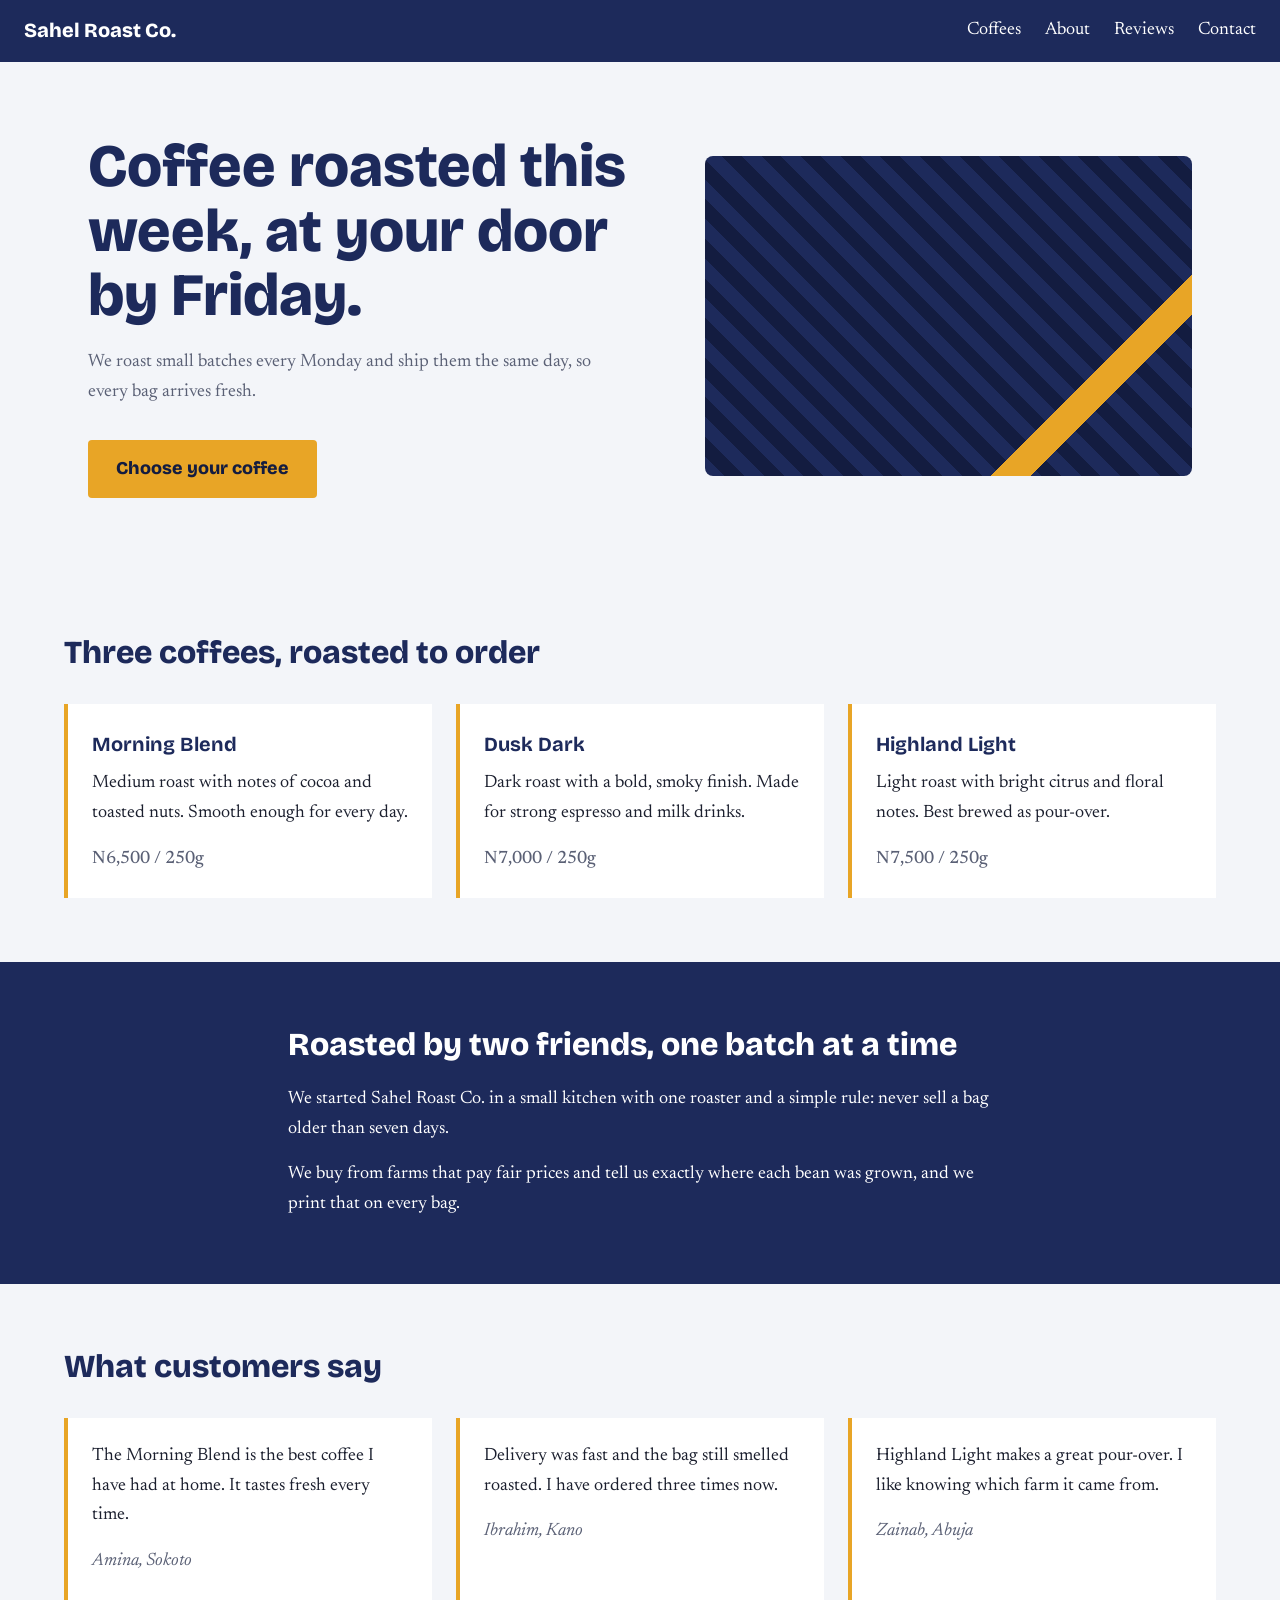
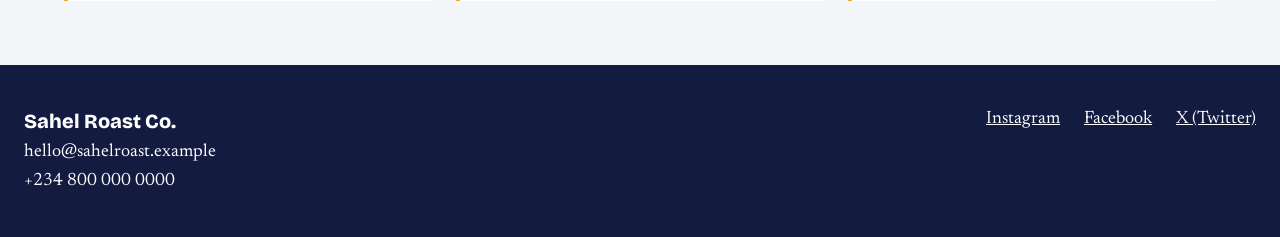
==== index.html @ f0cd8996 "Add files via upload" ====
<!DOCTYPE html>
<html lang="en">
<head>
  <meta charset="UTF-8">
  <meta name="viewport" content="width=device-width, initial-scale=1">
  <title>Sahel Roast Co. | Small-batch coffee</title>
  <meta name="description" content="Small-batch coffee, roasted fresh every week and delivered to your door.">
  <link rel="preconnect" href="https://fonts.googleapis.com">
  <link rel="preconnect" href="https://fonts.gstatic.com" crossorigin>
  <link href="https://fonts.googleapis.com/css2?family=Bricolage+Grotesque:wght@600;800&family=Newsreader:wght@400;500&display=swap" rel="stylesheet">
  <link rel="stylesheet" href="style.css">
</head>
<body>

  <header class="nav">
    <a class="brand" href="#top">Sahel Roast Co.</a>
    <nav aria-label="Main">
      <ul>
        <li><a href="#coffees">Coffees</a></li>
        <li><a href="#about">About</a></li>
        <li><a href="#reviews">Reviews</a></li>
        <li><a href="#contact">Contact</a></li>
      </ul>
    </nav>
  </header>

  <main id="top">
    <section class="hero">
      <div class="hero-text">
        <h1>Coffee roasted this week, at your door by Friday.</h1>
        <p class="lead">We roast small batches every Monday and ship them the same day, so every bag arrives fresh.</p>
        <a class="btn" href="#coffees">Choose your coffee</a>
      </div>
      <div class="hero-art" aria-hidden="true"></div>
    </section>

    <section class="section" id="coffees">
      <h2>Three coffees, roasted to order</h2>
      <div class="grid">
        <article class="card">
          <h3>Morning Blend</h3>
          <p>Medium roast with notes of cocoa and toasted nuts. Smooth enough for every day.</p>
          <p class="price">N6,500 / 250g</p>
        </article>
        <article class="card">
          <h3>Dusk Dark</h3>
          <p>Dark roast with a bold, smoky finish. Made for strong espresso and milk drinks.</p>
          <p class="price">N7,000 / 250g</p>
        </article>
        <article class="card">
          <h3>Highland Light</h3>
          <p>Light roast with bright citrus and floral notes. Best brewed as pour-over.</p>
          <p class="price">N7,500 / 250g</p>
        </article>
      </div>
    </section>

    <section class="section alt" id="about">
      <div class="about">
        <h2>Roasted by two friends, one batch at a time</h2>
        <p>We started Sahel Roast Co. in a small kitchen with one roaster and a simple rule: never sell a bag older than seven days.</p>
        <p>We buy from farms that pay fair prices and tell us exactly where each bean was grown, and we print that on every bag.</p>
      </div>
    </section>

    <section class="section" id="reviews">
      <h2>What customers say</h2>
      <div class="grid">
        <blockquote class="card">
          <p>The Morning Blend is the best coffee I have had at home. It tastes fresh every time.</p>
          <footer>Amina, Sokoto</footer>
        </blockquote>
        <blockquote class="card">
          <p>Delivery was fast and the bag still smelled roasted. I have ordered three times now.</p>
          <footer>Ibrahim, Kano</footer>
        </blockquote>
        <blockquote class="card">
          <p>Highland Light makes a great pour-over. I like knowing which farm it came from.</p>
          <footer>Zainab, Abuja</footer>
        </blockquote>
      </div>
    </section>
  </main>

  <footer class="footer" id="contact">
    <div>
      <p class="brand">Sahel Roast Co.</p>
      <p>hello@sahelroast.example</p>
      <p>+234 800 000 0000</p>
    </div>
    <ul>
      <li><a href="#">Instagram</a></li>
      <li><a href="#">Facebook</a></li>
      <li><a href="#">X (Twitter)</a></li>
    </ul>
  </footer>

</body>
</html>
---- style.css ----
:root {
  --indigo: #1d2a5b;
  --indigo-dark: #131c40;
  --saffron: #e8a526;
  --paper: #f3f5f9;
  --white: #ffffff;
  --ink: #1b1f2e;
  --muted: #5a6075;
}

*, *::before, *::after { box-sizing: border-box; margin: 0; padding: 0; }

html { scroll-behavior: smooth; scroll-padding-top: 4.5rem; }

body {
  font-family: "Newsreader", Georgia, serif;
  font-size: 1.125rem;
  line-height: 1.65;
  color: var(--ink);
  background: var(--paper);
}

h1, h2, h3, .brand, .btn {
  font-family: "Bricolage Grotesque", "Segoe UI", Arial, sans-serif;
}

a { color: inherit; }
ul { list-style: none; }

/* Navigation */
.nav {
  position: sticky;
  top: 0;
  z-index: 10;
  display: flex;
  flex-wrap: wrap;
  align-items: center;
  justify-content: space-between;
  gap: 0.5rem 1.5rem;
  padding: 0.9rem 1.5rem;
  background: var(--indigo);
  color: var(--white);
}
.brand { font-weight: 800; font-size: 1.25rem; text-decoration: none; }
.nav ul { display: flex; flex-wrap: wrap; gap: 0.25rem 1.5rem; }
.nav a { text-decoration: none; }
.nav li a:hover, .nav li a:focus-visible { color: var(--saffron); }

/* Hero */
.hero {
  display: grid;
  grid-template-columns: 1.2fr 1fr;
  gap: 2rem;
  align-items: center;
  max-width: 72rem;
  margin: 0 auto;
  padding: 4.5rem 1.5rem;
}
.hero h1 {
  font-size: clamp(2.25rem, 5vw, 3.75rem);
  line-height: 1.08;
  font-weight: 800;
  color: var(--indigo);
  margin-bottom: 1.25rem;
}
.lead { max-width: 34rem; color: var(--muted); margin-bottom: 2rem; }
.btn {
  display: inline-block;
  padding: 0.9rem 1.75rem;
  background: var(--saffron);
  color: var(--indigo-dark);
  font-weight: 800;
  text-decoration: none;
  border-radius: 0.25rem;
}
.btn:hover { background: #f1b83f; }
.btn:focus-visible, a:focus-visible { outline: 3px solid var(--saffron); outline-offset: 3px; }

.hero-art {
  min-height: 20rem;
  border-radius: 0.5rem;
  background:
    linear-gradient(135deg, transparent 75%, var(--saffron) 75% 80%, transparent 80%),
    repeating-linear-gradient(45deg, var(--indigo) 0 14px, var(--indigo-dark) 14px 28px);
}

/* Sections */
.section { padding: 4rem 1.5rem; }
.section > h2, .about h2 {
  max-width: 72rem;
  margin: 0 auto 2rem;
  font-size: 2rem;
  line-height: 1.2;
  font-weight: 800;
  color: var(--indigo);
}
.alt { background: var(--indigo); }
.about { max-width: 44rem; margin: 0 auto; color: var(--white); }
.about h2 { color: var(--white); margin: 0 0 1.25rem; }
.about p + p { margin-top: 1rem; }

.grid {
  display: grid;
  grid-template-columns: repeat(auto-fit, minmax(16rem, 1fr));
  gap: 1.5rem;
  max-width: 72rem;
  margin: 0 auto;
}
.card {
  padding: 1.5rem;
  background: var(--white);
  border-left: 4px solid var(--saffron);
}
.card h3 { font-size: 1.25rem; margin-bottom: 0.5rem; color: var(--indigo); }
.price { margin-top: 1rem; font-weight: 500; color: var(--muted); }
blockquote footer { margin-top: 1rem; color: var(--muted); font-style: italic; }

/* Footer */
.footer {
  display: flex;
  flex-wrap: wrap;
  justify-content: space-between;
  gap: 1.5rem;
  padding: 2.5rem 1.5rem;
  background: var(--indigo-dark);
  color: var(--white);
}
.footer ul { display: flex; flex-wrap: wrap; gap: 0.5rem 1.5rem; }

/* Mobile */
@media (max-width: 760px) {
  .hero { grid-template-columns: 1fr; padding: 3rem 1.25rem; }
  .hero-art { min-height: 10rem; order: -1; }
  .section { padding: 3rem 1.25rem; }
}
@media (prefers-reduced-motion: reduce) {
  html { scroll-behavior: auto; }
}
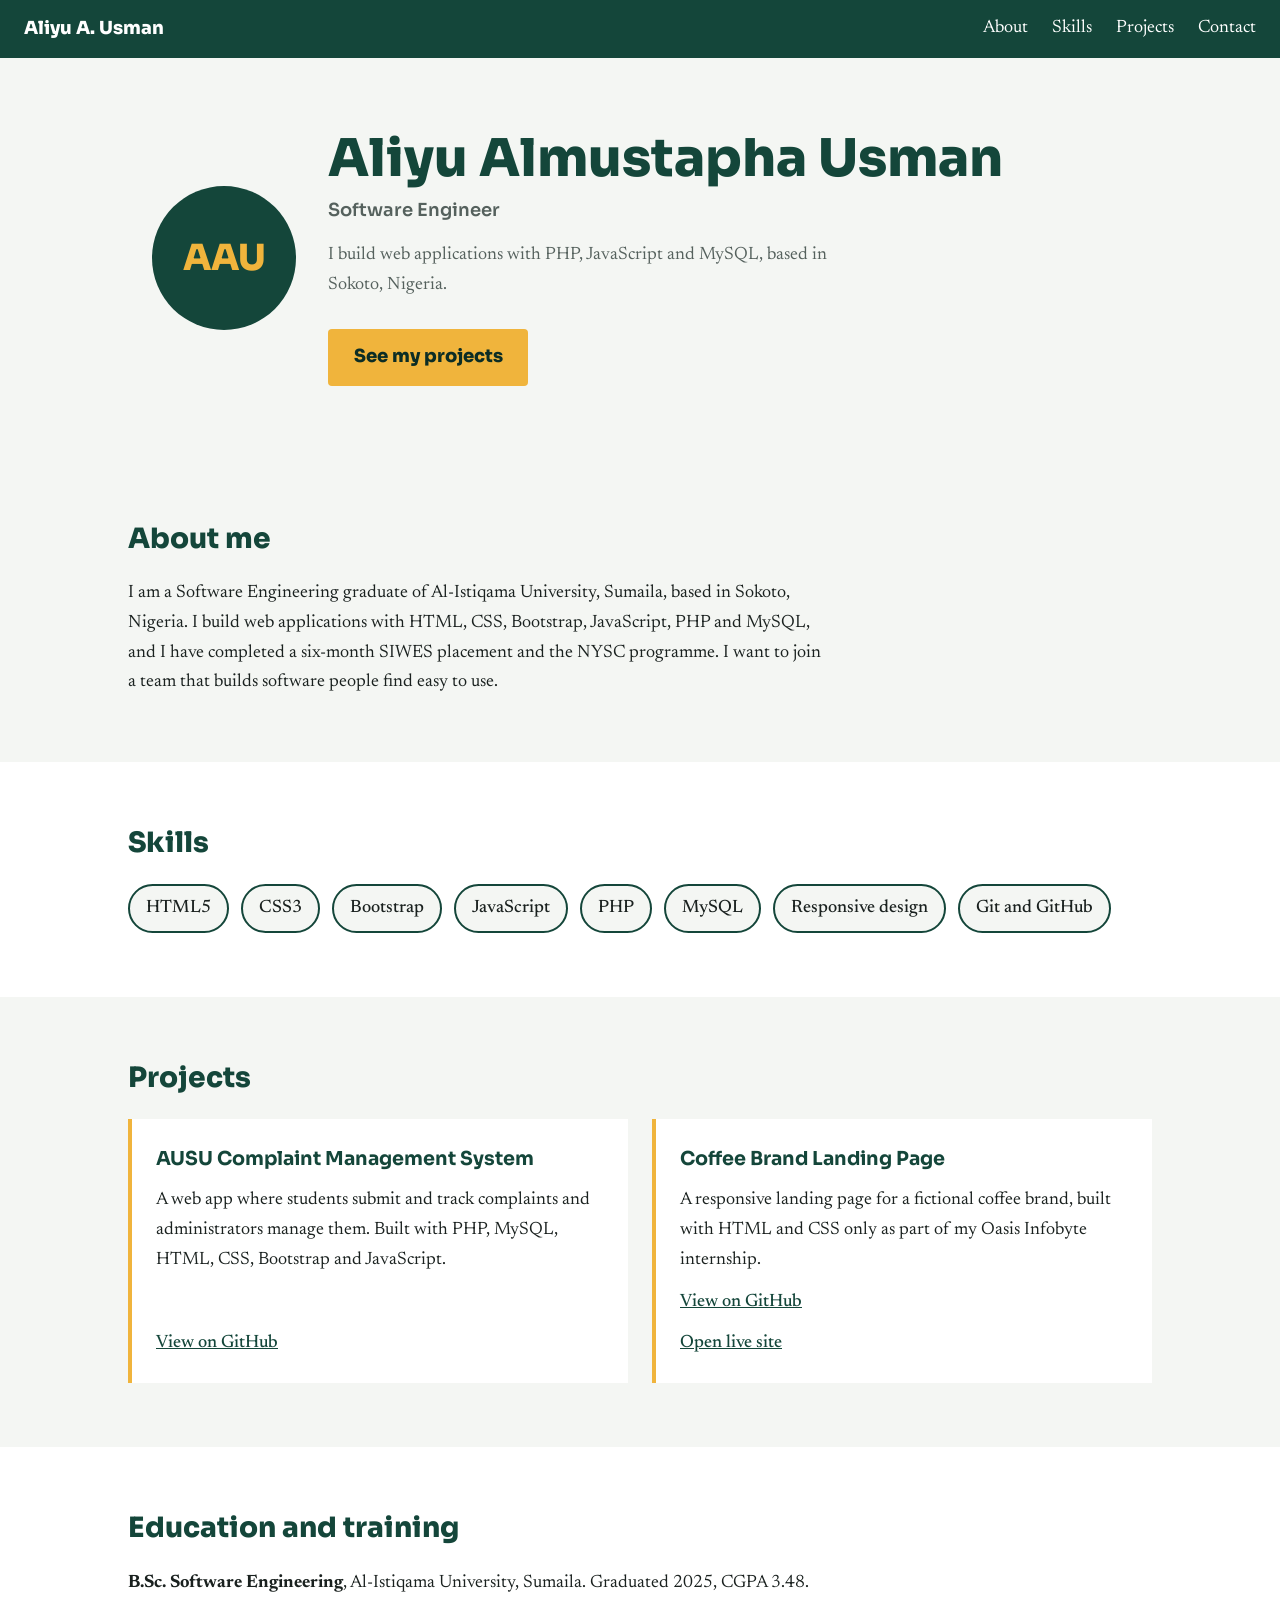
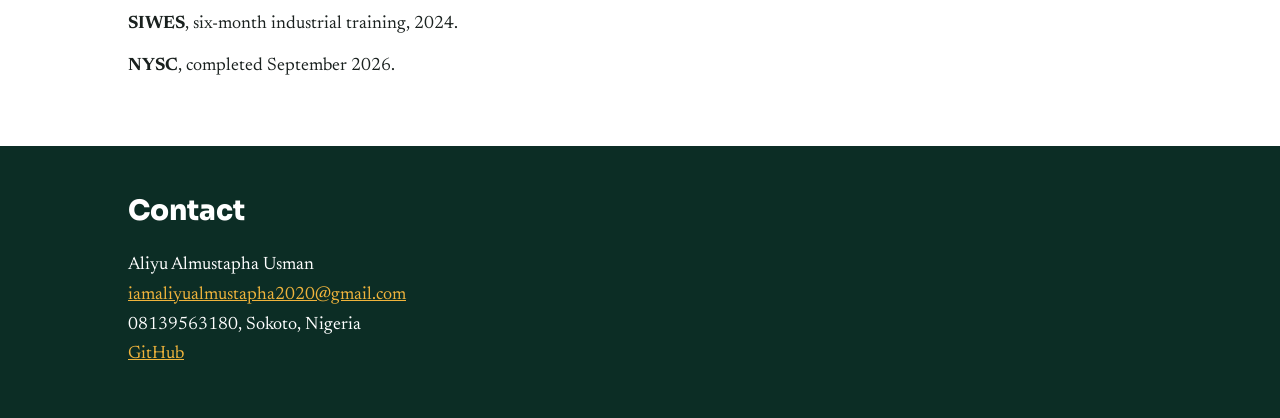
==== commit 22d3fee5: "Add files via upload" ====
--- a/index.html
+++ b/index.html
@@ -3,22 +3,22 @@
 <head>
   <meta charset="UTF-8">
   <meta name="viewport" content="width=device-width, initial-scale=1">
-  <title>Sahel Roast Co. | Small-batch coffee</title>
-  <meta name="description" content="Small-batch coffee, roasted fresh every week and delivered to your door.">
+  <title>Aliyu Almustapha Usman | Software Engineer</title>
+  <meta name="description" content="Portfolio of Aliyu Almustapha Usman, a software engineer based in Sokoto, Nigeria.">
   <link rel="preconnect" href="https://fonts.googleapis.com">
   <link rel="preconnect" href="https://fonts.gstatic.com" crossorigin>
-  <link href="https://fonts.googleapis.com/css2?family=Bricolage+Grotesque:wght@600;800&family=Newsreader:wght@400;500&display=swap" rel="stylesheet">
+  <link href="https://fonts.googleapis.com/css2?family=Sora:wght@600;800&family=Newsreader:wght@400;500&display=swap" rel="stylesheet">
   <link rel="stylesheet" href="style.css">
 </head>
 <body>
 
   <header class="nav">
-    <a class="brand" href="#top">Sahel Roast Co.</a>
+    <a class="brand" href="#top">Aliyu A. Usman</a>
     <nav aria-label="Main">
       <ul>
-        <li><a href="#coffees">Coffees</a></li>
         <li><a href="#about">About</a></li>
-        <li><a href="#reviews">Reviews</a></li>
+        <li><a href="#skills">Skills</a></li>
+        <li><a href="#projects">Projects</a></li>
         <li><a href="#contact">Contact</a></li>
       </ul>
     </nav>
@@ -26,73 +26,69 @@
 
   <main id="top">
     <section class="hero">
-      <div class="hero-text">
-        <h1>Coffee roasted this week, at your door by Friday.</h1>
-        <p class="lead">We roast small batches every Monday and ship them the same day, so every bag arrives fresh.</p>
-        <a class="btn" href="#coffees">Choose your coffee</a>
+      <div class="avatar" aria-hidden="true">AAU</div>
+      <div>
+        <h1>Aliyu Almustapha Usman</h1>
+        <p class="role">Software Engineer</p>
+        <p class="lead">I build web applications with PHP, JavaScript and MySQL, based in Sokoto, Nigeria.</p>
+        <a class="btn" href="#projects">See my projects</a>
       </div>
-      <div class="hero-art" aria-hidden="true"></div>
     </section>
 
-    <section class="section" id="coffees">
-      <h2>Three coffees, roasted to order</h2>
+    <section class="section" id="about">
+      <h2>About me</h2>
+      <div class="narrow">
+        <p>I am a Software Engineering graduate of Al-Istiqama University, Sumaila, based in Sokoto, Nigeria. I build web applications with HTML, CSS, Bootstrap, JavaScript, PHP and MySQL, and I have completed a six-month SIWES placement and the NYSC programme. I want to join a team that builds software people find easy to use.</p>
+      </div>
+    </section>
+
+    <section class="section alt" id="skills">
+      <h2>Skills</h2>
+      <ul class="skills">
+        <li>HTML5</li>
+        <li>CSS3</li>
+        <li>Bootstrap</li>
+        <li>JavaScript</li>
+        <li>PHP</li>
+        <li>MySQL</li>
+        <li>Responsive design</li>
+        <li>Git and GitHub</li>
+      </ul>
+    </section>
+
+    <section class="section" id="projects">
+      <h2>Projects</h2>
       <div class="grid">
         <article class="card">
-          <h3>Morning Blend</h3>
-          <p>Medium roast with notes of cocoa and toasted nuts. Smooth enough for every day.</p>
-          <p class="price">N6,500 / 250g</p>
+          <h3>AUSU Complaint Management System</h3>
+          <p>A web app where students submit and track complaints and administrators manage them. Built with PHP, MySQL, HTML, CSS, Bootstrap and JavaScript.</p>
+          <a href="https://github.com/AliyuAlmustaphaUsman/AUSU-CMS">View on GitHub</a>
         </article>
         <article class="card">
-          <h3>Dusk Dark</h3>
-          <p>Dark roast with a bold, smoky finish. Made for strong espresso and milk drinks.</p>
-          <p class="price">N7,000 / 250g</p>
-        </article>
-        <article class="card">
-          <h3>Highland Light</h3>
-          <p>Light roast with bright citrus and floral notes. Best brewed as pour-over.</p>
-          <p class="price">N7,500 / 250g</p>
+          <h3>Coffee Brand Landing Page</h3>
+          <p>A responsive landing page for a fictional coffee brand, built with HTML and CSS only as part of my Oasis Infobyte internship.</p>
+          <a href="https://github.com/AliyuAlmustaphaUsman/OIBSIP/tree/main/WebDev-L1-LandingPage">View on GitHub</a>
+          <a href="https://aliyualmustaphausman.github.io/OIBSIP/WebDev-L1-LandingPage/">Open live site</a>
         </article>
       </div>
     </section>
 
-    <section class="section alt" id="about">
-      <div class="about">
-        <h2>Roasted by two friends, one batch at a time</h2>
-        <p>We started Sahel Roast Co. in a small kitchen with one roaster and a simple rule: never sell a bag older than seven days.</p>
-        <p>We buy from farms that pay fair prices and tell us exactly where each bean was grown, and we print that on every bag.</p>
-      </div>
-    </section>
-
-    <section class="section" id="reviews">
-      <h2>What customers say</h2>
-      <div class="grid">
-        <blockquote class="card">
-          <p>The Morning Blend is the best coffee I have had at home. It tastes fresh every time.</p>
-          <footer>Amina, Sokoto</footer>
-        </blockquote>
-        <blockquote class="card">
-          <p>Delivery was fast and the bag still smelled roasted. I have ordered three times now.</p>
-          <footer>Ibrahim, Kano</footer>
-        </blockquote>
-        <blockquote class="card">
-          <p>Highland Light makes a great pour-over. I like knowing which farm it came from.</p>
-          <footer>Zainab, Abuja</footer>
-        </blockquote>
-      </div>
+    <section class="section alt" id="education">
+      <h2>Education and training</h2>
+      <ul class="list">
+        <li><strong>B.Sc. Software Engineering</strong>, Al-Istiqama University, Sumaila. Graduated 2025, CGPA 3.48.</li>
+        <li><strong>SIWES</strong>, six-month industrial training, 2024.</li>
+        <li><strong>NYSC</strong>, completed September 2026.</li>
+      </ul>
     </section>
   </main>
 
   <footer class="footer" id="contact">
-    <div>
-      <p class="brand">Sahel Roast Co.</p>
-      <p>hello@sahelroast.example</p>
-      <p>+234 800 000 0000</p>
-    </div>
-    <ul>
-      <li><a href="#">Instagram</a></li>
-      <li><a href="#">Facebook</a></li>
-      <li><a href="#">X (Twitter)</a></li>
-    </ul>
+    <h2>Contact</h2>
+    <p>Aliyu Almustapha Usman</p>
+    <p><a href="mailto:iamaliyualmustapha2020@gmail.com">iamaliyualmustapha2020@gmail.com</a></p>
+    <p>08139563180, Sokoto, Nigeria</p>
+    <p><a href="https://github.com/AliyuAlmustaphaUsman">GitHub</a></p>
   </footer>
 
 </body>
--- a/style.css
+++ b/style.css
@@ -1,11 +1,11 @@
 :root {
-  --indigo: #1d2a5b;
-  --indigo-dark: #131c40;
-  --saffron: #e8a526;
-  --paper: #f3f5f9;
+  --green: #14463a;
+  --green-dark: #0c2d25;
+  --amber: #f0b43c;
+  --paper: #f4f6f3;
   --white: #ffffff;
-  --ink: #1b1f2e;
-  --muted: #5a6075;
+  --ink: #1a211f;
+  --muted: #55615d;
 }
 
 *, *::before, *::after { box-sizing: border-box; margin: 0; padding: 0; }
@@ -20,12 +20,13 @@
   background: var(--paper);
 }
 
-h1, h2, h3, .brand, .btn {
-  font-family: "Bricolage Grotesque", "Segoe UI", Arial, sans-serif;
+h1, h2, h3, .brand, .btn, .role, .avatar {
+  font-family: "Sora", "Segoe UI", Arial, sans-serif;
 }
 
-a { color: inherit; }
 ul { list-style: none; }
+a { color: var(--green); }
+a:focus-visible { outline: 3px solid var(--amber); outline-offset: 3px; }
 
 /* Navigation */
 .nav {
@@ -38,99 +39,117 @@
   justify-content: space-between;
   gap: 0.5rem 1.5rem;
   padding: 0.9rem 1.5rem;
-  background: var(--indigo);
+  background: var(--green);
   color: var(--white);
 }
-.brand { font-weight: 800; font-size: 1.25rem; text-decoration: none; }
+.brand { font-weight: 800; color: var(--white); text-decoration: none; }
 .nav ul { display: flex; flex-wrap: wrap; gap: 0.25rem 1.5rem; }
-.nav a { text-decoration: none; }
-.nav li a:hover, .nav li a:focus-visible { color: var(--saffron); }
+.nav li a { color: var(--white); text-decoration: none; }
+.nav li a:hover, .nav li a:focus-visible { color: var(--amber); }
 
 /* Hero */
 .hero {
-  display: grid;
-  grid-template-columns: 1.2fr 1fr;
+  display: flex;
+  flex-wrap: wrap;
+  align-items: center;
   gap: 2rem;
-  align-items: center;
-  max-width: 72rem;
+  max-width: 64rem;
   margin: 0 auto;
   padding: 4.5rem 1.5rem;
 }
+.avatar {
+  display: grid;
+  place-items: center;
+  width: 9rem;
+  height: 9rem;
+  border-radius: 50%;
+  background: var(--green);
+  color: var(--amber);
+  font-size: 2.25rem;
+  font-weight: 800;
+}
 .hero h1 {
-  font-size: clamp(2.25rem, 5vw, 3.75rem);
-  line-height: 1.08;
+  font-size: clamp(2rem, 5vw, 3.25rem);
+  line-height: 1.1;
   font-weight: 800;
-  color: var(--indigo);
-  margin-bottom: 1.25rem;
+  color: var(--green);
 }
-.lead { max-width: 34rem; color: var(--muted); margin-bottom: 2rem; }
+.role { margin: 0.5rem 0 1rem; font-weight: 600; color: var(--muted); }
+.lead { max-width: 32rem; color: var(--muted); margin-bottom: 1.75rem; }
 .btn {
   display: inline-block;
-  padding: 0.9rem 1.75rem;
-  background: var(--saffron);
-  color: var(--indigo-dark);
+  padding: 0.85rem 1.6rem;
+  background: var(--amber);
+  color: var(--green-dark);
   font-weight: 800;
   text-decoration: none;
   border-radius: 0.25rem;
 }
-.btn:hover { background: #f1b83f; }
-.btn:focus-visible, a:focus-visible { outline: 3px solid var(--saffron); outline-offset: 3px; }
-
-.hero-art {
-  min-height: 20rem;
-  border-radius: 0.5rem;
-  background:
-    linear-gradient(135deg, transparent 75%, var(--saffron) 75% 80%, transparent 80%),
-    repeating-linear-gradient(45deg, var(--indigo) 0 14px, var(--indigo-dark) 14px 28px);
-}
+.btn:hover { background: #f5c466; }
 
 /* Sections */
 .section { padding: 4rem 1.5rem; }
-.section > h2, .about h2 {
-  max-width: 72rem;
-  margin: 0 auto 2rem;
-  font-size: 2rem;
+.section > h2, .footer h2 {
+  max-width: 64rem;
+  margin: 0 auto 1.5rem;
+  font-size: 1.75rem;
   line-height: 1.2;
   font-weight: 800;
-  color: var(--indigo);
+  color: var(--green);
 }
-.alt { background: var(--indigo); }
-.about { max-width: 44rem; margin: 0 auto; color: var(--white); }
-.about h2 { color: var(--white); margin: 0 0 1.25rem; }
-.about p + p { margin-top: 1rem; }
+.alt { background: var(--white); }
+.narrow, .list { max-width: 44rem; margin: 0 auto; }
+.narrow { max-width: 64rem; }
+.narrow p { max-width: 44rem; }
+.list li + li { margin-top: 0.75rem; }
+.list { max-width: 64rem; }
+
+.skills {
+  display: flex;
+  flex-wrap: wrap;
+  gap: 0.75rem;
+  max-width: 64rem;
+  margin: 0 auto;
+}
+.skills li {
+  padding: 0.5rem 1rem;
+  background: var(--paper);
+  border: 2px solid var(--green);
+  border-radius: 2rem;
+  font-weight: 500;
+}
 
 .grid {
   display: grid;
-  grid-template-columns: repeat(auto-fit, minmax(16rem, 1fr));
+  grid-template-columns: repeat(auto-fit, minmax(17rem, 1fr));
   gap: 1.5rem;
-  max-width: 72rem;
+  max-width: 64rem;
   margin: 0 auto;
 }
 .card {
+  display: flex;
+  flex-direction: column;
+  gap: 0.75rem;
   padding: 1.5rem;
   background: var(--white);
-  border-left: 4px solid var(--saffron);
+  border-left: 4px solid var(--amber);
 }
-.card h3 { font-size: 1.25rem; margin-bottom: 0.5rem; color: var(--indigo); }
-.price { margin-top: 1rem; font-weight: 500; color: var(--muted); }
-blockquote footer { margin-top: 1rem; color: var(--muted); font-style: italic; }
+.card h3 { font-size: 1.2rem; color: var(--green); }
+.card p { flex: 1; }
+.card a { font-weight: 500; }
 
-/* Footer */
+/* Footer / contact */
 .footer {
-  display: flex;
-  flex-wrap: wrap;
-  justify-content: space-between;
-  gap: 1.5rem;
-  padding: 2.5rem 1.5rem;
-  background: var(--indigo-dark);
+  padding: 3rem 1.5rem;
+  background: var(--green-dark);
   color: var(--white);
 }
-.footer ul { display: flex; flex-wrap: wrap; gap: 0.5rem 1.5rem; }
+.footer > * { max-width: 64rem; margin-left: auto; margin-right: auto; }
+.footer h2 { color: var(--white); }
+.footer a { color: var(--amber); }
 
-/* Mobile */
-@media (max-width: 760px) {
-  .hero { grid-template-columns: 1fr; padding: 3rem 1.25rem; }
-  .hero-art { min-height: 10rem; order: -1; }
+@media (max-width: 600px) {
+  .hero { padding: 3rem 1.25rem; gap: 1.25rem; }
   .section { padding: 3rem 1.25rem; }
 }
 @media (prefers-reduced-motion: reduce) {
